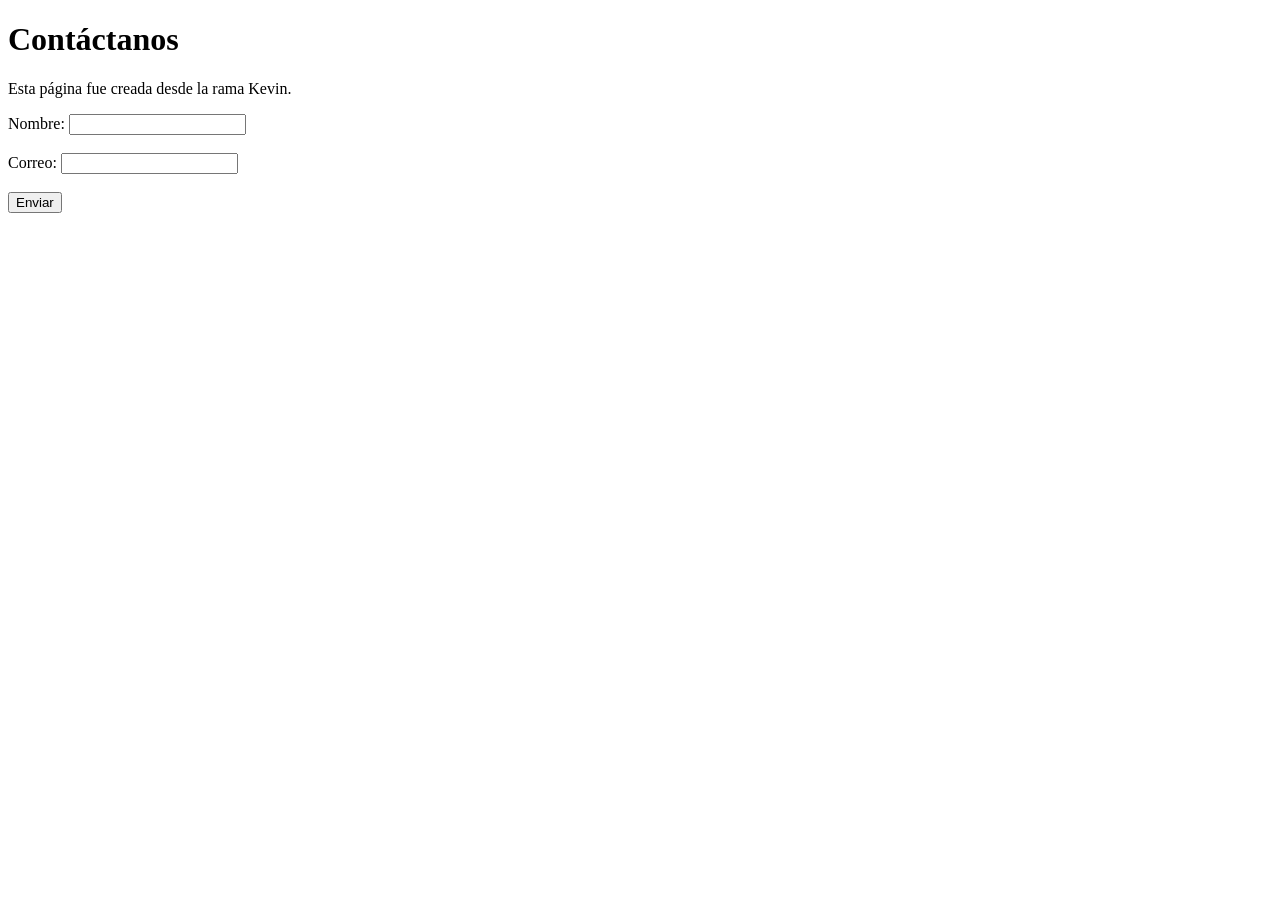
==== contacto.html @ ebac0e1e "xd" ====
<!DOCTYPE html>
<html lang="es">

<head>
    <meta charset="UTF-8">
    <title>Contacto</title>
</head>

<body>

    <h1>Contáctanos</h1>

    <p>Esta página fue creada desde la rama Kevin.</p>

    <form>
        <label>Nombre:</label>
        <input type="text">

        <br><br>

        <label>Correo:</label>
        <input type="email">

        <br><br>

        <button>Enviar</button>
    </form>

</body>

</html>
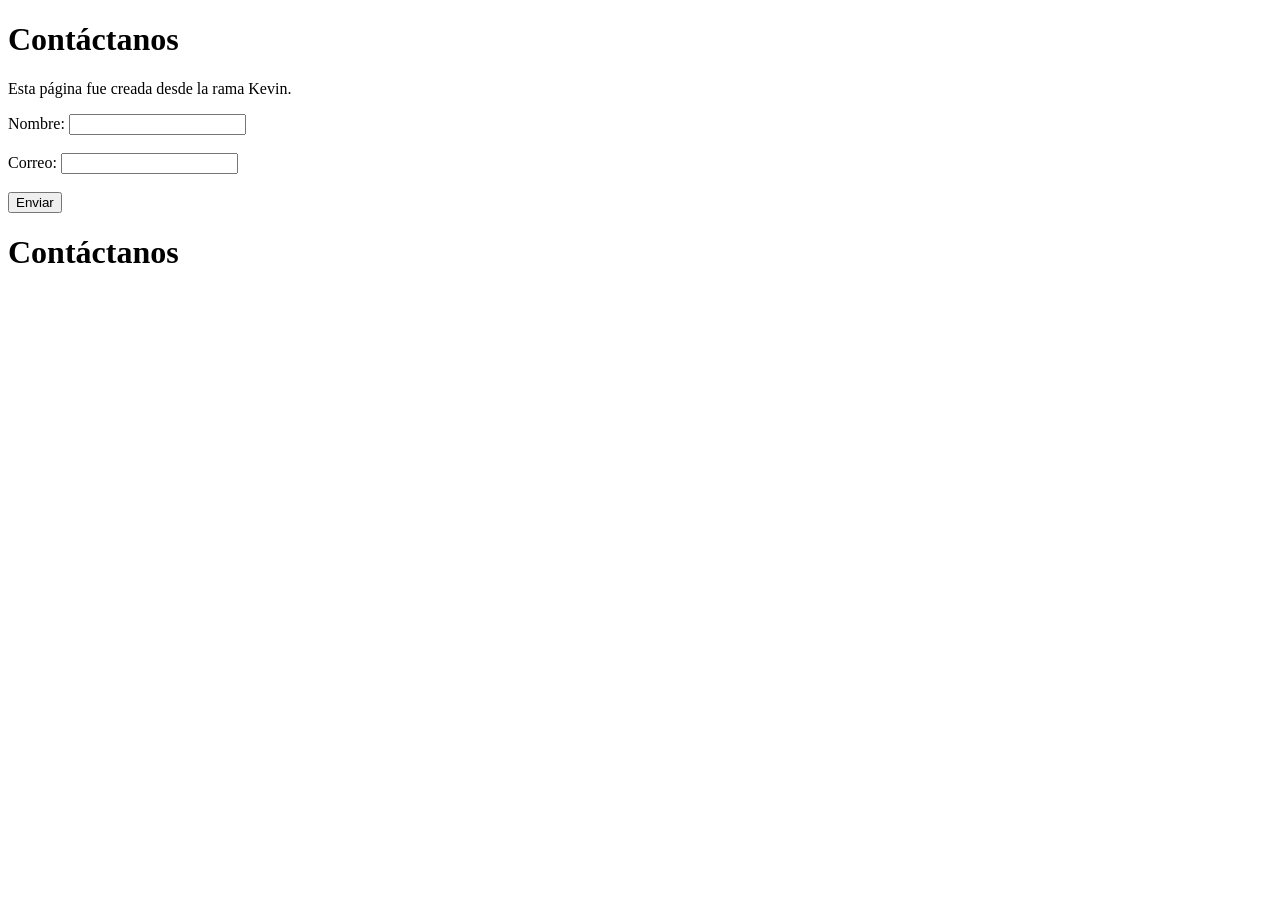
==== commit 55133ce9: "mensaje de despedida" ====
--- a/contacto.html
+++ b/contacto.html
@@ -26,6 +26,8 @@
         <button>Enviar</button>
     </form>
 
+    <h1>Contáctanos</h1>
+
 </body>
 
 </html>
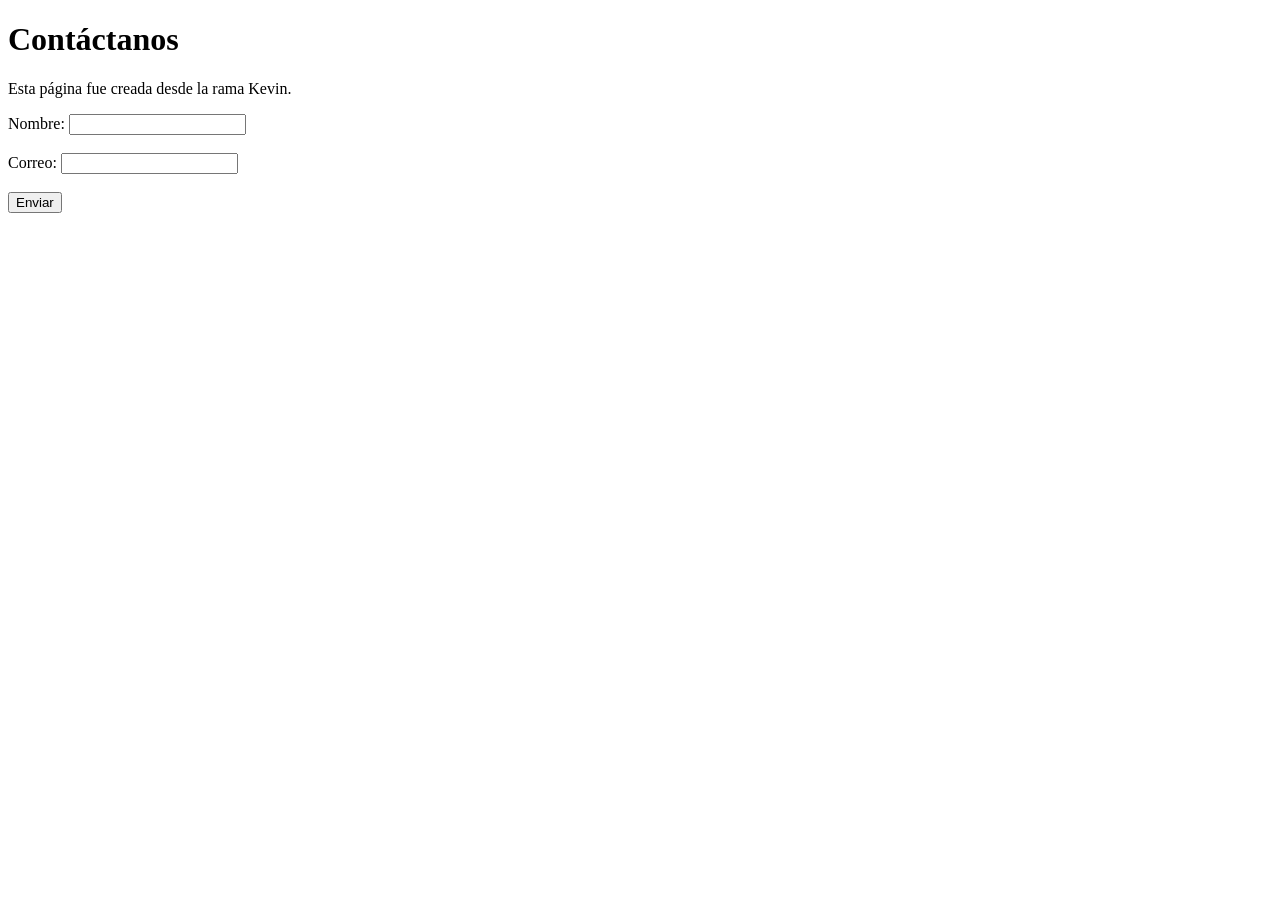
==== commit e16139d8: "Merge branch 'main' of https://github.com/anthonyepv-ctrl/PRUEBA" ====
--- a/contacto.html
+++ b/contacto.html
@@ -26,8 +26,6 @@
         <button>Enviar</button>
     </form>
 
-    <h1>Contáctanos</h1>
-
 </body>
 
 </html>
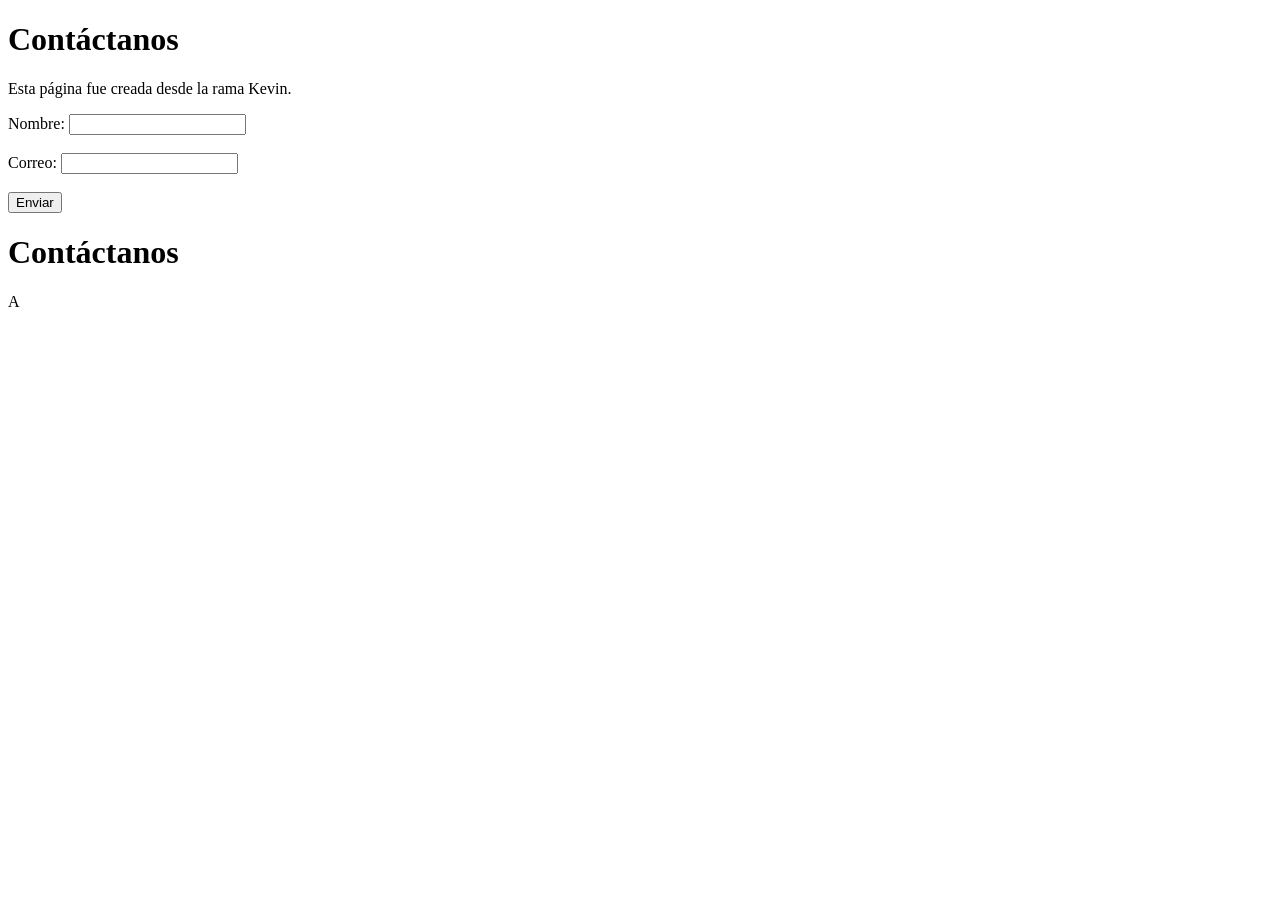
==== commit 55ca70ce: "gdsf" ====
--- a/contacto.html
+++ b/contacto.html
@@ -26,6 +26,8 @@
         <button>Enviar</button>
     </form>
 
+    <h1>Contáctanos</h1>A
+
 </body>
 
 </html>
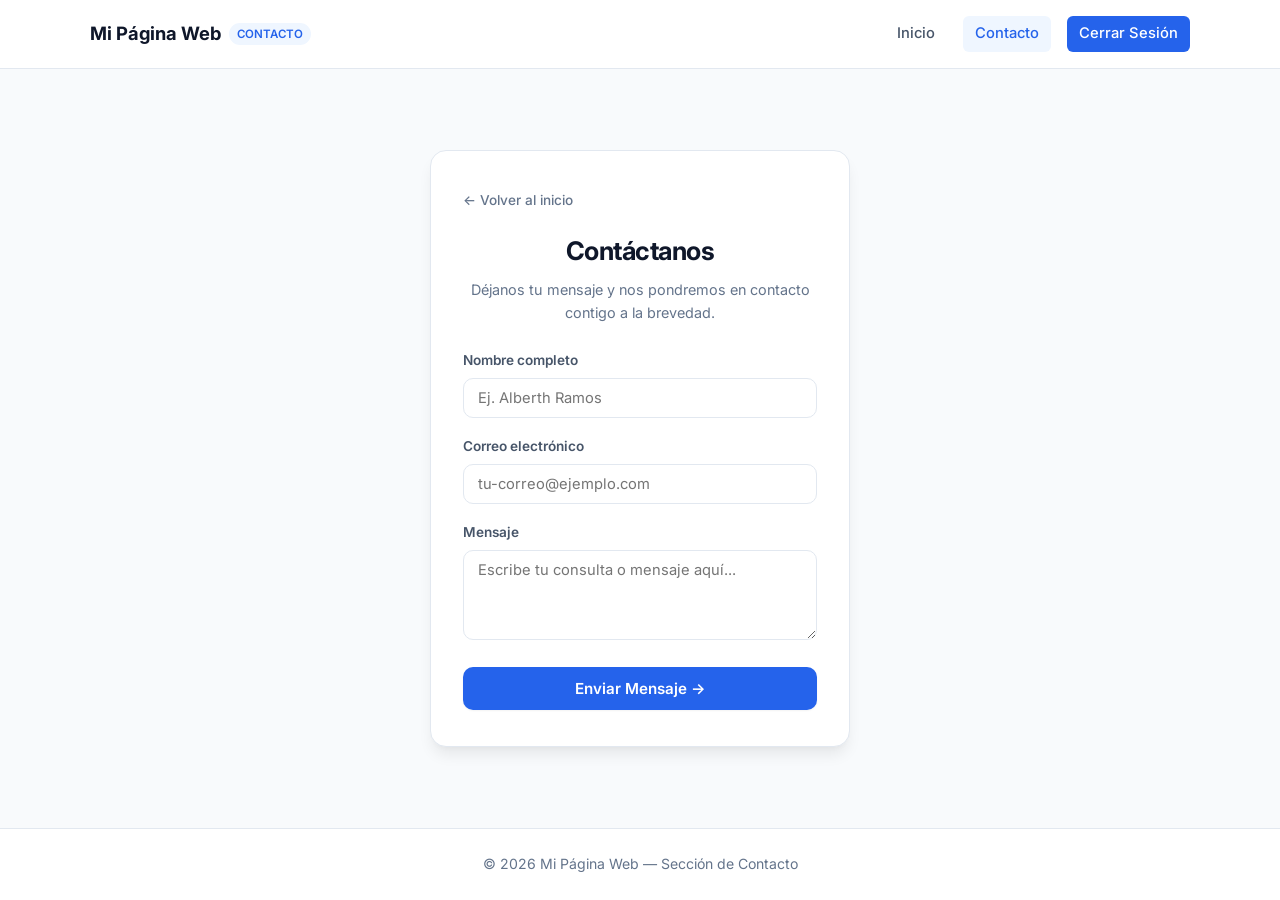
==== commit 2f36be58: "feat: interfaz minimalista con login (admin/1234), contacto y landing limpia" ====
--- a/contacto.html
+++ b/contacto.html
@@ -3,30 +3,110 @@
 
 <head>
     <meta charset="UTF-8">
-    <title>Contacto</title>
+    <meta name="viewport" content="width=device-width, initial-scale=1.0">
+    <title>Contacto | Formulario de Contacto</title>
+    <link rel="stylesheet" href="styles.css">
 </head>
 
 <body>
 
-    <h1>Contáctanos</h1>
+    <header class="site-header">
+        <div class="nav-container">
+            <a href="index.html" class="logo-text">
+                Mi Página Web
+                <span class="logo-badge">CONTACTO</span>
+            </a>
+            <nav class="main-nav">
+                <a href="index.html">Inicio</a>
+                <a href="contacto.html" class="active">Contacto</a>
+                <a href="login.html" id="authNavBtn" class="btn-nav">Cerrar Sesión</a>
+            </nav>
+        </div>
+    </header>
 
-    <p>Esta página fue creada desde la rama Kevin.</p>
+    <div class="form-center-wrapper">
+        <div class="form-box">
+            <a href="index.html" class="back-link">
+                ← Volver al inicio
+            </a>
 
-    <form>
-        <label>Nombre:</label>
-        <input type="text">
+            <div class="form-header">
+                <h1>Contáctanos</h1>
+                <p>Déjanos tu mensaje y nos pondremos en contacto contigo a la brevedad.</p>
+            </div>
 
-        <br><br>
+            <div id="contactSuccess" class="alert-box alert-success">
+                <span>✅ ¡Mensaje enviado con éxito! Nos comunicaremos pronto.</span>
+            </div>
 
-        <label>Correo:</label>
-        <input type="email">
+            <form id="contactForm">
+                <div class="form-group">
+                    <label for="nombre" class="form-label">Nombre completo</label>
+                    <input 
+                        type="text" 
+                        id="nombre" 
+                        name="nombre" 
+                        class="form-input" 
+                        placeholder="Ej. Alberth Ramos" 
+                        required
+                    >
+                </div>
 
-        <br><br>
+                <div class="form-group">
+                    <label for="correo" class="form-label">Correo electrónico</label>
+                    <input 
+                        type="email" 
+                        id="correo" 
+                        name="correo" 
+                        class="form-input" 
+                        placeholder="tu-correo@ejemplo.com" 
+                        required
+                    >
+                </div>
 
-        <button>Enviar</button>
-    </form>
+                <div class="form-group">
+                    <label for="mensajeTexto" class="form-label">Mensaje</label>
+                    <textarea 
+                        id="mensajeTexto" 
+                        name="mensaje" 
+                        class="form-textarea" 
+                        placeholder="Escribe tu consulta o mensaje aquí..." 
+                        required
+                    ></textarea>
+                </div>
 
-    <h1>Contáctanos</h1>A
+                <button type="submit" class="btn-primary" style="margin-top: 20px;">
+                    Enviar Mensaje →
+                </button>
+            </form>
+        </div>
+    </div>
+
+    <footer class="site-footer">
+        <p>© 2026 Mi Página Web — Sección de Contacto</p>
+    </footer>
+
+    <script>
+        // Manejo del formulario de contacto
+        const contactForm = document.getElementById('contactForm');
+        const contactSuccess = document.getElementById('contactSuccess');
+
+        contactForm.addEventListener('submit', function (e) {
+            e.preventDefault();
+            contactSuccess.style.display = 'flex';
+            contactForm.reset();
+
+            setTimeout(() => {
+                contactSuccess.style.display = 'none';
+            }, 4000);
+        });
+
+        // Configurar botón de cerrar sesión
+        const authBtn = document.getElementById('authNavBtn');
+        authBtn.addEventListener('click', function () {
+            sessionStorage.removeItem('usuario_autenticado');
+        });
+    </script>
 
 </body>
 
--- a/styles.css
+++ b/styles.css
@@ -0,0 +1,406 @@
+@import url('https://fonts.googleapis.com/css2?family=Inter:wght@300;400;500;600;700&display=swap');
+
+:root {
+    --bg-page: #f8fafc;
+    --bg-surface: #ffffff;
+    --border-color: #e2e8f0;
+    --border-focus: #3b82f6;
+    
+    --primary: #2563eb;
+    --primary-hover: #1d4ed8;
+    --primary-light: #eff6ff;
+    
+    --text-main: #0f172a;
+    --text-muted: #64748b;
+    --text-sub: #475569;
+    
+    --danger-bg: #fef2f2;
+    --danger-text: #ef4444;
+    --danger-border: #fecaca;
+    
+    --success-bg: #f0fdf4;
+    --success-text: #16a34a;
+    --success-border: #bbf7d0;
+
+    --radius-sm: 6px;
+    --radius-md: 10px;
+    --radius-lg: 16px;
+    
+    --shadow-sm: 0 1px 2px 0 rgba(0, 0, 0, 0.05);
+    --shadow-md: 0 4px 6px -1px rgba(0, 0, 0, 0.07), 0 2px 4px -2px rgba(0, 0, 0, 0.05);
+    --shadow-lg: 0 10px 15px -3px rgba(0, 0, 0, 0.08), 0 4px 6px -4px rgba(0, 0, 0, 0.04);
+}
+
+* {
+    margin: 0;
+    padding: 0;
+    box-sizing: border-box;
+}
+
+body {
+    font-family: 'Inter', -apple-system, BlinkMacSystemFont, sans-serif;
+    background-color: var(--bg-page);
+    color: var(--text-main);
+    line-height: 1.6;
+    min-height: 100vh;
+    display: flex;
+    flex-direction: column;
+}
+
+/* ==========================================================================
+   Header & Navbar Minimalista
+   ========================================================================== */
+header.site-header {
+    background: #ffffff;
+    border-bottom: 1px solid var(--border-color);
+    padding: 16px 24px;
+    position: sticky;
+    top: 0;
+    z-index: 50;
+}
+
+.nav-container {
+    max-width: 1100px;
+    margin: 0 auto;
+    display: flex;
+    justify-content: space-between;
+    align-items: center;
+}
+
+.logo-text {
+    font-size: 1.15rem;
+    font-weight: 700;
+    color: var(--text-main);
+    text-decoration: none;
+    display: flex;
+    align-items: center;
+    gap: 8px;
+}
+
+.logo-badge {
+    background: var(--primary-light);
+    color: var(--primary);
+    font-size: 0.72rem;
+    padding: 2px 8px;
+    border-radius: 9999px;
+    font-weight: 600;
+}
+
+nav.main-nav {
+    display: flex;
+    align-items: center;
+    gap: 16px;
+}
+
+nav.main-nav a {
+    color: var(--text-sub);
+    text-decoration: none;
+    font-size: 0.92rem;
+    font-weight: 500;
+    padding: 6px 12px;
+    border-radius: var(--radius-sm);
+    transition: all 0.2s ease;
+}
+
+nav.main-nav a:hover,
+nav.main-nav a.active {
+    color: var(--primary);
+    background-color: var(--primary-light);
+}
+
+nav.main-nav a.btn-nav {
+    background-color: var(--primary);
+    color: #ffffff;
+}
+
+nav.main-nav a.btn-nav:hover {
+    background-color: var(--primary-hover);
+    color: #ffffff;
+}
+
+/* ==========================================================================
+   Hero Section
+   ========================================================================== */
+.hero-section {
+    background: linear-gradient(180deg, #ffffff 0%, var(--bg-page) 100%);
+    padding: 70px 20px 50px;
+    text-align: center;
+    border-bottom: 1px solid var(--border-color);
+}
+
+.hero-section h1 {
+    font-size: 2.5rem;
+    font-weight: 800;
+    letter-spacing: -0.03em;
+    color: var(--text-main);
+    margin-bottom: 12px;
+}
+
+.hero-section p {
+    font-size: 1.1rem;
+    color: var(--text-muted);
+    max-width: 580px;
+    margin: 0 auto;
+}
+
+/* ==========================================================================
+   Contenido & Cards Grid
+   ========================================================================== */
+.main-content {
+    flex: 1;
+    max-width: 1100px;
+    width: 100%;
+    margin: 0 auto;
+    padding: 40px 20px;
+}
+
+.cards-grid {
+    display: grid;
+    grid-template-columns: repeat(auto-fit, minmax(280px, 1fr));
+    gap: 24px;
+}
+
+.feature-card {
+    background: var(--bg-surface);
+    border: 1px solid var(--border-color);
+    border-radius: var(--radius-lg);
+    padding: 32px 24px;
+    text-align: center;
+    box-shadow: var(--shadow-sm);
+    transition: transform 0.2s ease, box-shadow 0.2s ease;
+    display: flex;
+    flex-direction: column;
+    justify-content: space-between;
+}
+
+.feature-card:hover {
+    transform: translateY(-4px);
+    box-shadow: var(--shadow-md);
+    border-color: #cbd5e1;
+}
+
+.card-icon {
+    width: 48px;
+    height: 48px;
+    border-radius: var(--radius-md);
+    background: var(--primary-light);
+    color: var(--primary);
+    display: inline-flex;
+    align-items: center;
+    justify-content: center;
+    font-weight: 700;
+    font-size: 1rem;
+    margin-bottom: 16px;
+}
+
+.feature-card h2 {
+    font-size: 1.25rem;
+    font-weight: 700;
+    margin-bottom: 8px;
+    color: var(--text-main);
+}
+
+.feature-card p {
+    font-size: 0.92rem;
+    color: var(--text-muted);
+    margin-bottom: 24px;
+    flex: 1;
+}
+
+.btn-card {
+    display: inline-block;
+    width: 100%;
+    padding: 10px 16px;
+    background: #ffffff;
+    color: var(--primary);
+    border: 1px solid var(--border-color);
+    border-radius: var(--radius-md);
+    font-size: 0.9rem;
+    font-weight: 600;
+    cursor: pointer;
+    transition: all 0.2s ease;
+}
+
+.btn-card:hover {
+    background: var(--primary);
+    color: #ffffff;
+    border-color: var(--primary);
+}
+
+/* ==========================================================================
+   Form Card (Login & Contacto)
+   ========================================================================== */
+.form-center-wrapper {
+    flex: 1;
+    display: flex;
+    align-items: center;
+    justify-content: center;
+    padding: 40px 16px;
+}
+
+.form-box {
+    background: var(--bg-surface);
+    border: 1px solid var(--border-color);
+    border-radius: var(--radius-lg);
+    box-shadow: var(--shadow-lg);
+    width: 100%;
+    max-width: 420px;
+    padding: 36px 32px;
+}
+
+.form-header {
+    text-align: center;
+    margin-bottom: 26px;
+}
+
+.form-header h1 {
+    font-size: 1.6rem;
+    font-weight: 700;
+    color: var(--text-main);
+    letter-spacing: -0.02em;
+    margin-bottom: 6px;
+}
+
+.form-header p {
+    font-size: 0.9rem;
+    color: var(--text-muted);
+}
+
+.form-group {
+    margin-bottom: 18px;
+}
+
+.form-label {
+    display: block;
+    font-size: 0.85rem;
+    font-weight: 600;
+    color: var(--text-sub);
+    margin-bottom: 6px;
+}
+
+.form-input,
+.form-textarea {
+    width: 100%;
+    padding: 10px 14px;
+    font-family: inherit;
+    font-size: 0.92rem;
+    color: var(--text-main);
+    background: #ffffff;
+    border: 1px solid var(--border-color);
+    border-radius: var(--radius-md);
+    outline: none;
+    transition: border-color 0.2s, box-shadow 0.2s;
+}
+
+.form-textarea {
+    resize: vertical;
+    min-height: 90px;
+}
+
+.form-input:focus,
+.form-textarea:focus {
+    border-color: var(--border-focus);
+    box-shadow: 0 0 0 3px rgba(59, 130, 246, 0.15);
+}
+
+.btn-primary {
+    width: 100%;
+    padding: 12px;
+    background: var(--primary);
+    color: #ffffff;
+    border: none;
+    border-radius: var(--radius-md);
+    font-family: inherit;
+    font-size: 0.95rem;
+    font-weight: 600;
+    cursor: pointer;
+    box-shadow: var(--shadow-sm);
+    transition: background-color 0.2s ease, transform 0.1s ease;
+    display: flex;
+    align-items: center;
+    justify-content: center;
+    gap: 8px;
+}
+
+.btn-primary:hover {
+    background-color: var(--primary-hover);
+}
+
+.btn-primary:active {
+    transform: scale(0.99);
+}
+
+.back-link {
+    display: inline-flex;
+    align-items: center;
+    gap: 6px;
+    color: var(--text-muted);
+    font-size: 0.85rem;
+    text-decoration: none;
+    margin-bottom: 20px;
+    font-weight: 500;
+    transition: color 0.2s;
+}
+
+.back-link:hover {
+    color: var(--primary);
+}
+
+.alert-box {
+    display: none;
+    padding: 12px 14px;
+    border-radius: var(--radius-md);
+    font-size: 0.88rem;
+    margin-bottom: 18px;
+    align-items: center;
+    gap: 8px;
+}
+
+.alert-danger {
+    background: var(--danger-bg);
+    color: var(--danger-text);
+    border: 1px solid var(--danger-border);
+}
+
+.alert-success {
+    background: var(--success-bg);
+    color: var(--success-text);
+    border: 1px solid var(--success-border);
+}
+
+.hint-box {
+    margin-top: 20px;
+    padding: 10px 14px;
+    background: var(--bg-page);
+    border: 1px solid var(--border-color);
+    border-radius: var(--radius-sm);
+    font-size: 0.82rem;
+    color: var(--text-muted);
+    text-align: center;
+}
+
+.hint-box strong {
+    color: var(--text-main);
+}
+
+/* ==========================================================================
+   Footer
+   ========================================================================== */
+footer.site-footer {
+    background: #ffffff;
+    border-top: 1px solid var(--border-color);
+    padding: 24px 20px;
+    text-align: center;
+    color: var(--text-muted);
+    font-size: 0.88rem;
+    margin-top: auto;
+}
+
+@media (max-width: 640px) {
+    .hero-section h1 {
+        font-size: 1.85rem;
+    }
+    .form-box {
+        padding: 24px 20px;
+    }
+}
